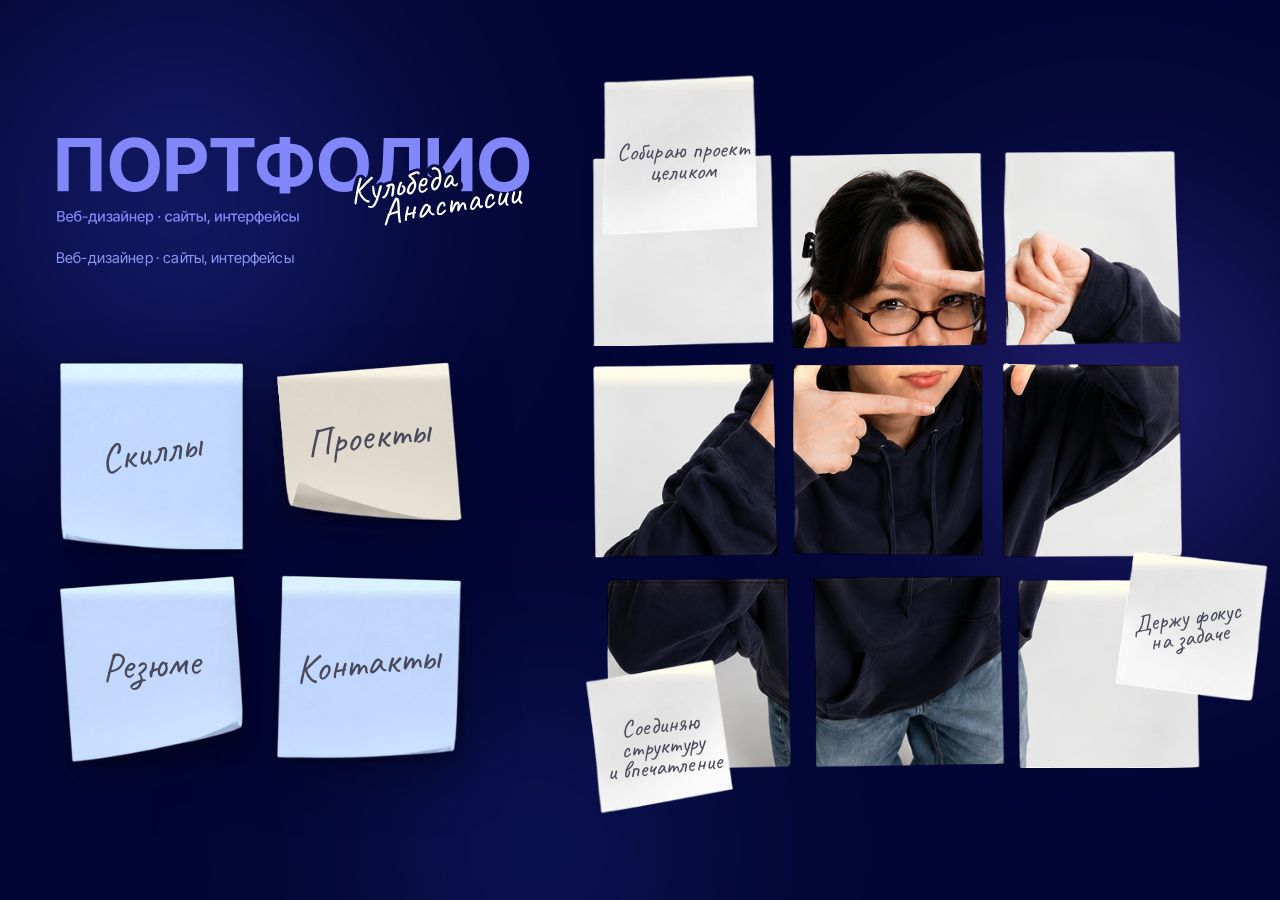
==== index.html @ 84d5691c "Восстановление полного проекта (файлы были потеряны багом частичного клона)" ====
<!DOCTYPE html>
<html lang="ru">
<head>
<meta charset="UTF-8">
<meta name="viewport" content="width=device-width, initial-scale=1.0">
<link rel="icon" type="image/png" sizes="32x32" href="favicon-32.png">
<link rel="icon" type="image/png" sizes="16x16" href="favicon-16.png">
<link rel="apple-touch-icon" sizes="180x180" href="apple-touch-icon.png">
<title>Портфолио — Кульбеда Анастасии</title>
<link rel="preconnect" href="https://fonts.googleapis.com">
<link rel="preconnect" href="https://fonts.gstatic.com" crossorigin>
<link href="https://fonts.googleapis.com/css2?family=Inter+Tight:wght@400;500;700&family=Caveat:wght@400;700&display=swap" rel="stylesheet">
<link rel="stylesheet" href="skills-modal.css?v=6">
<link rel="stylesheet" href="projects-modal.css?v=6">
<link rel="stylesheet" href="resume-modal.css?v=6">
<link rel="stylesheet" href="contacts-modal.css?v=6">
<script src="skills-modal.js?v=6" defer></script>
<script src="projects-modal.js?v=6" defer></script>
<script src="resume-modal.js?v=6" defer></script>
<script src="contacts-modal.js?v=6" defer></script>
<style>
  :root{
    --bg:#030635;
    --title:#8b95f6;
    --btn-ink:#2743e0;
  }
  *{box-sizing:border-box;margin:0;padding:0}
  ::selection{background:#8187F8;color:#fff}
  html,body{height:100%}
  body{
    font-family:'Inter Tight',sans-serif;
    background:var(--bg);
    color:#E8E9ED;
    overflow-x:hidden;min-height:100vh;
  }

  /* ---------- ГРАДИЕНТНАЯ АНИМАЦИЯ ФОНА ---------- */
  .bg{position:fixed;inset:0;z-index:0;pointer-events:none;overflow:hidden}
  .bg .blob{position:absolute;border-radius:50%;filter:blur(90px);opacity:.4;mix-blend-mode:screen}
  .b1{width:48vw;height:48vw;left:-10vw;top:-8vw;background:radial-gradient(circle,#3a4bd8 0%,transparent 70%);animation:drift1 30s ease-in-out infinite}
  .b2{width:42vw;height:42vw;right:-8vw;top:14vh;background:radial-gradient(circle,#6f5cff 0%,transparent 70%);animation:drift2 38s ease-in-out infinite}
  .b3{width:36vw;height:36vw;left:24vw;bottom:-14vw;background:radial-gradient(circle,#243bb0 0%,transparent 70%);animation:drift3 44s ease-in-out infinite}
  @keyframes drift1{0%,100%{transform:translate(0,0) scale(1)}50%{transform:translate(7vw,5vh) scale(1.12)}}
  @keyframes drift2{0%,100%{transform:translate(0,0) scale(1.05)}50%{transform:translate(-6vw,7vh) scale(.9)}}
  @keyframes drift3{0%,100%{transform:translate(0,0) scale(1)}50%{transform:translate(5vw,-6vh) scale(1.15)}}

  /* ---------- КОМПОНОВКА ---------- */
  .hero{position:relative;z-index:10;min-height:100vh;display:grid;
    grid-template-columns:0.92fr 1.08fr;align-items:center;
    max-width:1460px;margin:0 auto;padding:40px 28px 40px 56px;gap:20px}

  .left{position:relative}
  .head{margin-top:-40px}
  .titleimg{display:block;width:min(37vw,520px);height:auto}
  .sub{font:400 clamp(14px,1.15vw,18px)/1.3 'Inter Tight',sans-serif;color:#8b95f6;letter-spacing:.01em;margin-top:12px}
  .visually-hidden{position:absolute;width:1px;height:1px;overflow:hidden;
    clip:rect(0 0 0 0);white-space:nowrap}

  .notes{margin-top:48px;display:grid;grid-template-columns:repeat(2,minmax(0,1fr));gap:24px 26px;width:100%;max-width:560px;perspective:900px}
  .note{position:relative;display:block;text-decoration:none;cursor:pointer;
    perspective:800px;transform-origin:top center;
    transition:transform 2s cubic-bezier(.25,.6,.35,1), filter 2s ease}
  .note .in{position:relative;display:block;transform-origin:top center}
  .note img{width:100%;height:auto;display:block;
    filter:drop-shadow(0 18px 26px rgba(2,3,28,.56))}
  .note .lbl{position:absolute;inset:0;display:flex;align-items:center;justify-content:center;
    padding-bottom:6%;
    font-family:'Caveat',cursive;font-weight:400;font-size:40px;letter-spacing:.01em;color:#48495A}
  .note .in{animation:wind 7s cubic-bezier(.3,.65,.7,.35) infinite}
  .note img{animation:shadowHard 7s cubic-bezier(.3,.65,.7,.35) infinite}
  /* ховер = порыв ветра: низ приподнимается быстро, опускается медленно */
  .note:hover{transform:rotateX(13deg) skewX(2deg);filter:brightness(1.07);
    transition:transform .55s cubic-bezier(.45,0,.4,1), filter .55s ease}
  .note:active{transform:rotateX(17deg) skewX(2.5deg)}
  .note.n1 .lbl{transform:rotate(-10deg)}
  .note.n2 .lbl{transform:rotate(-7deg)}
  .note.n3 .lbl{transform:rotate(-4deg)}
  .note.n4 .lbl{transform:rotate(-6deg)}
  /* порыв ветерка: быстрый подъём нижнего края (ускорение),
     затем долгое затухающее возвращение (замедление). Верх приклеен. */
  @keyframes wind{
    0%,100%{transform:rotateX(.4deg) skewX(0deg);
      animation-timing-function:cubic-bezier(.55,0,.8,.5)}   /* разгон */
    14%{transform:rotateX(11deg) skewX(2.6deg);
      animation-timing-function:cubic-bezier(.2,.55,.35,1)}  /* пик — начало торможения */
    48%{transform:rotateX(2.6deg) skewX(.7deg);
      animation-timing-function:cubic-bezier(.3,.5,.5,1)}    /* медленно опускается */
    76%{transform:rotateX(.9deg) skewX(.2deg);
      animation-timing-function:cubic-bezier(.33,.55,.55,1)} /* совсем затихает */}
  /* жёсткая тень — стикер близко к стене (левая сторона) */
  @keyframes shadowHard{
    0%,100%{filter:drop-shadow(-2px 6px 3px rgba(2,3,28,.62));
      animation-timing-function:cubic-bezier(.55,0,.8,.5)}
    14%{filter:drop-shadow(10px 14px 8px rgba(2,3,28,.52));
      animation-timing-function:cubic-bezier(.2,.55,.35,1)}
    48%{filter:drop-shadow(2px 8px 5px rgba(2,3,28,.58));
      animation-timing-function:cubic-bezier(.3,.5,.5,1)}
    76%{filter:drop-shadow(-1px 7px 4px rgba(2,3,28,.6));
      animation-timing-function:cubic-bezier(.33,.55,.55,1)}}
  /* рассеянная тень — стикер дальше от стены (правая сторона) */
  @keyframes shadowSoft{
    0%,100%{filter:drop-shadow(-4px 18px 20px rgba(2,3,28,.56));
      animation-timing-function:cubic-bezier(.55,0,.8,.5)}
    14%{filter:drop-shadow(16px 30px 36px rgba(2,3,28,.45));
      animation-timing-function:cubic-bezier(.2,.55,.35,1)}
    48%{filter:drop-shadow(3px 22px 26px rgba(2,3,28,.53));
      animation-timing-function:cubic-bezier(.3,.5,.5,1)}
    76%{filter:drop-shadow(-2px 19px 22px rgba(2,3,28,.55));
      animation-timing-function:cubic-bezier(.33,.55,.55,1)}}

  /* ---------- ФОТО-РАСКАДРОВКА ---------- */
  .right{position:relative;display:flex;align-items:center;justify-content:flex-end}
  .collage{position:relative;width:min(52vw,92vh,740px);aspect-ratio:792/780;perspective:1100px}
  .tile{position:absolute;z-index:1;transform-origin:top center;margin-left:20px;
    transition:transform 2s cubic-bezier(.25,.6,.35,1), filter 2s ease}
  .decor{position:absolute;z-index:6;transform-origin:top center;
    transition:transform 2s cubic-bezier(.25,.6,.35,1), filter 2s ease}
  .tile .tin,.decor .tin{position:relative;display:block;transform-origin:top center;
    animation:wind 7s cubic-bezier(.3,.65,.7,.35) infinite}
  .tile img,.decor img{width:100%;height:auto;display:block;
    animation:shadowSoft 7s cubic-bezier(.3,.65,.7,.35) infinite}
  /* ховер = порыв ветра, как в цикле: быстрый подъём низа, медленный возврат.
     Плитка и приклеенный к ней листочек двигаются как одно целое (пары: d1+t1, d2+t9, d3+t7) */
  .tile:hover,.decor:hover,
  .collage:has(.d1:hover) .t1,.collage:has(.t1:hover) .d1,
  .collage:has(.d2:hover) .t9,.collage:has(.t9:hover) .d2,
  .collage:has(.d3:hover) .t7,.collage:has(.t7:hover) .d3{
    transform:rotateX(13deg) skewX(2deg);
    filter:brightness(1.06);
    transition:transform .55s cubic-bezier(.45,0,.4,1), filter .55s ease}
  .d1{width:34%;left:calc(0% + 20px);top:-10%}
  .d2{width:28%;right:calc(-7% - 20px);bottom:11%}
  .d3{width:26%;left:calc(1% + 20px);bottom:-9%}

  /* надписи на декоративных стикерах */
  .decor .dlbl{position:absolute;inset:0;z-index:3;display:flex;flex-direction:column;align-items:center;justify-content:center;
    text-align:center;padding:12% 14%;
    font:400 24px/0.85 'Caveat',cursive;letter-spacing:.01em;color:#48495A}
  .d1 .dlbl{transform:rotate(-2deg) translateY(-10px)}
  .d2 .dlbl{transform:rotate(-8deg)}
  .d3 .dlbl{transform:rotate(-6deg)}

  /* хаотичность: у каждого стикера свой темп и фаза (тень синхронна со своим стикером) */
  .note.n1 .in,.note.n1 img{animation-duration:6.4s}
  .note.n2 .in,.note.n2 img{animation-duration:7.9s;animation-delay:-2.3s}
  .note.n3 .in,.note.n3 img{animation-duration:7.1s;animation-delay:-3.5s}
  .note.n4 .in,.note.n4 img{animation-duration:8.4s;animation-delay:-1.2s}
  .t1 .tin,.t1 img{animation-duration:7.2s;animation-delay:-1.0s}
  .t2 .tin,.t2 img{animation-duration:8.1s;animation-delay:-2.4s}
  .t3 .tin,.t3 img{animation-duration:6.6s;animation-delay:-0.6s}
  .t4 .tin,.t4 img{animation-duration:7.9s;animation-delay:-3.1s}
  .t5 .tin,.t5 img{animation-duration:8.6s;animation-delay:-1.7s}
  .t6 .tin,.t6 img{animation-duration:7.0s;animation-delay:-2.9s}
  .t7 .tin,.t7 img{animation-duration:8.3s;animation-delay:-0.9s}
  .t8 .tin,.t8 img{animation-duration:6.9s;animation-delay:-3.6s}
  .t9 .tin,.t9 img{animation-duration:7.6s;animation-delay:-1.4s}
  .d1 .tin,.d1 img{animation-duration:9.0s;animation-delay:-2.0s}
  .d2 .tin,.d2 img{animation-duration:9.8s;animation-delay:-4.1s}
  .d3 .tin,.d3 img{animation-duration:8.2s;animation-delay:-1.5s}

  /* ---------- ПОЛОСКА-ТЕНЬ «ПРИКЛЕЕННОСТИ» СВЕРХУ ---------- */
  /* затемнённая копия стикера, видимая только в верхней полосе (маска-градиент,
     работает и при открытии file:// — в отличие от маски-картинки) */
  .note .in::after,.tile .tin::after,.decor .tin::after{content:"";position:absolute;inset:0;
    pointer-events:none;z-index:2;
    background-image:var(--m);background-size:100% 100%;background-repeat:no-repeat;
    filter:brightness(1.14) saturate(.92);
    -webkit-mask-image:linear-gradient(180deg,
      rgba(0,0,0,.95) 0%, rgba(0,0,0,.90) 9%,
      rgba(0,0,0,.35) 12%, rgba(0,0,0,0) 15%);
    mask-image:linear-gradient(180deg,
      rgba(0,0,0,.95) 0%, rgba(0,0,0,.90) 9%,
      rgba(0,0,0,.35) 12%, rgba(0,0,0,0) 15%)}
  /* на белой бумаге фото-плиток «ярче» не видно — даём лёгкий тёплый глянец */
  .tile .tin::after,.decor .tin::after{filter:brightness(1.05) sepia(.28) saturate(1.15)}
  .note.n1 .in{--m:url("skills-c.png")}
  .note.n2 .in{--m:url("projects-c.png")}
  .note.n3 .in{--m:url("resume-c.png")}
  .note.n4 .in{--m:url("contacts-c.png")}
  .t1{--m:url("photo-01.png")}.t2{--m:url("photo-02.png")}.t3{--m:url("photo-03.png")}
  .t4{--m:url("photo-04.png")}.t5{--m:url("photo-05.png")}.t6{--m:url("photo-06.png")}
  .t7{--m:url("photo-07.png")}.t8{--m:url("photo-08.png")}.t9{--m:url("photo-9.png")}
  .d1{--m:url("decor-01.png")}.d2{--m:url("decor-02.png")}.d3{--m:url("decor-03.png")}

  /* ---------- АДАПТИВ ---------- */
  @media (max-width:960px){
    .hero{display:flex;flex-direction:column;align-items:center;max-width:560px;padding:80px 20px 46px;gap:26px}
    .left{display:contents}
    .head{order:1;margin-top:0;width:100%;display:flex;flex-direction:column;align-items:flex-start;gap:10px}
    .titleimg{width:100%;max-width:none}
    .sub{margin-top:2px;font-size:clamp(13px,3.6vw,17px)}
    .right{order:2;width:100%;justify-content:center}
    .collage{width:min(86vw,440px)}
    .notes{order:3;width:100%;max-width:none;grid-template-columns:repeat(2,1fr);gap:16px;margin-top:0;transform:none!important}
    .note .lbl{font-size:clamp(24px,6.5vw,36px)}
    .d1,.d2,.d3{display:block}
    .d1 .dlbl,.d2 .dlbl,.d3 .dlbl{display:none}
  }
  @keyframes sheetCut{0%{filter:blur(7px) brightness(1.25);opacity:.15;transform:scale(1.04)}100%{filter:blur(0) brightness(1);opacity:1;transform:none}}
  #modalBackdrop{position:fixed;inset:0;z-index:99;background:rgba(2,6,51,.8);-webkit-backdrop-filter:blur(9px);backdrop-filter:blur(9px);opacity:0;pointer-events:none;transition:opacity .4s ease}
  #modalBackdrop.on{opacity:1;pointer-events:auto}
  #sharedMini{z-index:101;opacity:0;pointer-events:none;transition:opacity .4s ease}
  #sharedMini.on{opacity:1;pointer-events:auto}
</style>
</head>
<body>

  <div class="bg">
    <div class="blob b1"></div><div class="blob b2"></div><div class="blob b3"></div>
  </div>

  <section class="hero">
    <div class="left">
      <div class="head">
        <h1 class="visually-hidden">Портфолио Кульбеды Анастасии — веб-дизайнер</h1>
        <img class="titleimg" src="title.svg" alt="Портфолио Кульбеды Анастасии — веб-дизайнер, сайты, интерфейсы">
        <p class="sub">Веб-дизайнер · сайты, интерфейсы</p>
      </div>

      <nav class="notes">
        <a class="note n1" href="#skills"><span class="in"><img src="skills-c.png" alt=""><span class="lbl">Скиллы</span></span></a>
        <a class="note n2" href="#projects"><span class="in"><img src="projects-c.png" alt=""><span class="lbl">Проекты</span></span></a>
        <a class="note n3" href="#resume"><span class="in"><img src="resume-c.png" alt=""><span class="lbl">Резюме</span></span></a>
        <a class="note n4" href="#contacts"><span class="in"><img src="contacts-c.png" alt=""><span class="lbl">Контакты</span></span></a>
      </nav>
    </div>

    <div class="right">
      <div class="collage">
        <div class="decor d1"><span class="tin"><img src="decor-01.png" alt=""><span class="dlbl">Собираю проект целиком</span></span></div>
        <div class="decor d2"><span class="tin"><img src="decor-02.png" alt=""><span class="dlbl">Держу фокус<br>на задаче</span></span></div>
        <div class="decor d3"><span class="tin"><img src="decor-03.png" alt=""><span class="dlbl">Соединяю структуру<br>и впечатление</span></span></div>
        <div class="tile t1" style="left:-7.197%;top:0%;width:38.763%"><span class="tin"><img src="photo-01.png" alt=""></span></div>
        <div class="tile t2" style="left:32.828%;top:0%;width:30.051%"><span class="tin"><img src="photo-02.png" alt=""></span></div>
        <div class="tile t3" style="left:64.141%;top:0%;width:28.662%"><span class="tin"><img src="photo-03.png" alt=""></span></div>
        <div class="tile t4" style="left:3.283%;top:36.154%;width:28.283%"><span class="tin"><img src="photo-04.png" alt=""></span></div>
        <div class="tile t5" style="left:32.828%;top:36.154%;width:30.051%"><span class="tin"><img src="photo-05.png" alt=""></span></div>
        <div class="tile t6" style="left:64.141%;top:36.154%;width:32.576%"><span class="tin"><img src="photo-06.png" alt=""></span></div>
        <div class="tile t7" style="left:4.924%;top:68.590%;width:29.167%"><span class="tin"><img src="photo-07.png" alt=""></span></div>
        <div class="tile t8" style="left:35.354%;top:68.590%;width:30.051%"><span class="tin"><img src="photo-08.png" alt=""></span></div>
        <div class="tile t9" style="left:66.667%;top:68.590%;width:28.409%"><span class="tin"><img src="photo-9.png" alt=""></span></div>
      </div>
    </div>
  </section>

<script>
  // Выравнивание рядов стикеров слева по рядам фото-коллажа
  function alignNotes(){
    const collage=document.querySelector('.collage');
    const notes=document.querySelector('.notes');
    if(!collage||!notes)return;
    if(innerWidth<=960){
      notes.style.gridTemplateColumns='';notes.style.rowGap='';
      notes.style.maxWidth='';notes.style.transform='';return;
    }
    const H=collage.getBoundingClientRect().height;
    const rowSpan=(0.68590-0.36154)*H;      // расстояние между верхом среднего и нижнего ряда
    const gap=18;
    const colW=Math.max(150,(rowSpan-gap)/1.017); // 1.017 — соотношение сторон стикера
    notes.style.gridTemplateColumns=`repeat(2, ${colW}px)`;
    notes.style.rowGap=gap+'px';
    notes.style.maxWidth='none';
    notes.style.transform='';
    const t4=document.querySelector('.t4');
    const n1=document.querySelector('.note.n1');
    const dy=t4.getBoundingClientRect().top-n1.getBoundingClientRect().top;
    notes.style.transform=`translateY(${dy}px)`;
  }
  addEventListener('load',alignNotes);
  addEventListener('resize',alignNotes);
  (function(){
    var bd=document.createElement('div');bd.id='modalBackdrop';document.body.appendChild(bd);
    var mini=document.createElement('aside');mini.className='sm-mini';mini.id='sharedMini';
    mini.innerHTML='<button class="mini" data-open="skills"><img src="skills-c.png" alt=""><span class="mlbl" style="transform:rotate(-15deg)">Скиллы</span></button><button class="mini" data-open="projects"><img src="contacts-c.png" alt=""><span class="mlbl" style="transform:rotate(2.3deg)">Проекты</span></button><button class="mini" data-open="resume"><img src="resume-c.png" alt=""><span class="mlbl" style="transform:rotate(1.3deg)">Резюме</span></button><button class="mini" data-open="contacts"><img src="contacts-c.png" alt=""><span class="mlbl" style="transform:rotate(-5.6deg)">Контакты</span></button>';
    document.body.appendChild(mini);
    window.refreshBackdrop=function(){
      var om=document.querySelector('.skills-modal.open,.projects-modal.open,.resume-modal.open,.contacts-modal.open');
      bd.classList.toggle('on',!!om); mini.classList.toggle('on',!!om);
      var key=om?om.id.replace('Modal',''):null;
      mini.querySelectorAll('.mini').forEach(function(b){b.classList.toggle('active',b.dataset.open===key);});
    };
    mini.querySelectorAll('.mini[data-open]').forEach(function(b){
      b.addEventListener('click',function(){
        if(b.classList.contains('active'))return;
        var target=b.dataset.open;
        var wasOpen=[].slice.call(document.querySelectorAll('.skills-modal.open,.projects-modal.open,.resume-modal.open,.contacts-modal.open'));
        if(window.modalOpeners&&window.modalOpeners[target])window.modalOpeners[target]();
        wasOpen.forEach(function(m){m.classList.remove('open');});
        if(window.refreshBackdrop)window.refreshBackdrop();
      });
    });
  })();
</script>
</body>
</html>
---- skills-modal.css ----
/* ===== Модалка «Скиллы» ===== */
.skills-modal{position:fixed;inset:0;z-index:100;display:flex;align-items:center;justify-content:center;
  opacity:0;pointer-events:none;transition:opacity .35s ease;
  --ink:#000060;--hand:#48495A}
.skills-modal.open{opacity:1;pointer-events:auto}
.sm-backdrop{position:absolute;inset:0;background:transparent}

/* мятый лист */
.sm-sheet{position:relative;width:min(78vw,117vh,1150px);aspect-ratio:1050/820;
  container-type:inline-size;
  transform:scale(.96) rotate(-.6deg);transition:transform .45s cubic-bezier(.2,.7,.3,1)}
.skills-modal.open .sm-sheet{transform:none}
.sm-bg{position:absolute;inset:0;width:100%;height:100%;
  filter:drop-shadow(0 30px 60px rgba(2,3,28,.6))}

.sm-close{position:absolute;right:5.6%;top:4.3%;z-index:5;background:none;border:none;cursor:pointer;
  font:300 2.6cqw/1 'Inter Tight',sans-serif;color:var(--ink);padding:.5cqw}
.sm-close:hover{transform:scale(1.15)}

.sm-head{position:absolute;left:50px;top:50px;z-index:2;color:var(--ink)}
.sm-head h2{font:700 5.71cqw/1.1 'Inter Tight',sans-serif;letter-spacing:.01em;margin:0}
.sm-head p{font:400 1.52cqw/1.2 'Inter Tight',sans-serif;letter-spacing:.01em;margin:.4cqw 0 0}

/* карточки */
.sm-card{position:absolute;color:var(--ink)}
.sm-card>img{width:100%;height:auto;display:block;
  filter:drop-shadow(0 14px 24px rgba(2,3,28,.35))}
.sm-card .ct{position:absolute;inset:0}
.sm-card h3{font:700 3.3cqw/1.1 'Inter Tight',sans-serif;letter-spacing:.01em;margin:0 0 1.6cqw}
.sm-item{display:flex;align-items:center;gap:.9cqw;
  font:400 1.48cqw/1.35 'Inter Tight',sans-serif;letter-spacing:.01em;white-space:nowrap}
/* рукописные кривоватые кружочки */
.num{flex:none;display:inline-flex;align-items:center;justify-content:center;
  width:2.1cqw;height:2cqw;border:1px solid var(--ink);
  border-radius:53% 47% 44% 56% / 49% 56% 44% 51%;
  font:400 1.45cqw/1 'Caveat',cursive;transform:rotate(-7deg)}
.sm-item:nth-child(odd) .num{border-radius:45% 55% 57% 43% / 55% 44% 56% 45%;
  transform:rotate(6deg) scaleX(1.05)}
.sm-item:nth-child(3n) .num{border-radius:57% 43% 48% 52% / 43% 54% 46% 57%;
  transform:rotate(-3deg) scaleY(1.06)}
/* карандашная линия вместо ровного подчёркивания */
.tools{font:700 1.12cqw/1 'Inter Tight',sans-serif;letter-spacing:.01em;
  background:url("data:image/svg+xml,%3Csvg xmlns='http://www.w3.org/2000/svg' viewBox='0 0 200 6' preserveAspectRatio='none'%3E%3Cpath d='M1 4C30 2.4 60 4.8 95 3.4S160 4.6 199 2.8' fill='none' stroke='%23232a86' stroke-width='1.7' stroke-linecap='round' opacity='.6'/%3E%3C/svg%3E") top left/100% .5cqw no-repeat;
  padding-top:1.6cqw;margin-top:1.8cqw;width:fit-content}

/* порядок слоёв: AI внизу, поверх неё Web и Motion; Motion поверх Visual */
.c-ai{z-index:1}
.c-visual{z-index:2}
.c-webux{z-index:3}
.c-motion{z-index:4}

/* Web / UX/UI */
.c-webux{left:calc(5% - 20px);top:18%;width:48%}
.c-webux .ct{padding:13% 14% 0 17%;transform:rotate(-4.1deg)}
.c-webux .sm-item{margin-bottom:1.15cqw}

/* Visual design */
.c-visual{left:37%;top:10%;width:63%}
.c-visual .ct{padding:9% 9% 0 11%;transform:rotate(.95deg)}
.c-visual .cols{display:grid;grid-template-columns:1fr 1fr;gap:.9cqw 2cqw;width:fit-content}

/* Motion / Content — наезжает на правый низ Visual design */
.c-motion{left:41%;top:37%;width:60%}
.c-motion .ct{padding:10% 8% 0 10%;transform:rotate(4.9deg) translateY(30px)}
.row{display:flex;flex-wrap:wrap;gap:.9cqw 2.2cqw}

/* AI — подсунута под Web и Motion */
.c-ai{left:3%;top:62%;width:92%}
.c-ai .ct{padding:3.2% 6% 0 11%;transform:rotate(-1.4deg) translate(63px,20px)}

/* мини-стикеры слева от листа */
.sm-mini{position:fixed;left:auto;right:calc(50% + min(39vw,58.5vh,575px) + 50px);top:50%;transform:translateY(-50%);
  display:flex;flex-direction:column;gap:3vh;z-index:2}
.sm-mini .mini{position:relative;width:min(8.5vw,125px);
  background:none;border:none;padding:0;cursor:pointer}
.sm-mini .mini.active{cursor:default}
.sm-mini .mini.active img{filter:brightness(1.12) sepia(.5) saturate(1.8) hue-rotate(-18deg)}
.sm-mini img{width:100%;height:auto;display:block;transition:filter .3s ease;
  filter:drop-shadow(0 10px 18px rgba(2,3,28,.5))}
.sm-mini .mlbl{position:absolute;inset:0;display:flex;align-items:center;justify-content:center;
  padding-bottom:8%;font:400 24px 'Caveat',cursive;color:#48495A;transform:rotate(-5deg)}

@media (max-width:960px){
  .skills-modal{display:block;overflow-y:auto;-webkit-overflow-scrolling:touch}
  .sm-sheet{width:100%;max-width:none;aspect-ratio:auto;min-height:100%;container-type:normal;transform:none!important;display:flex;flex-direction:column;gap:18px;background:#ccd9f3;padding:80px 12px 120px}
  .sm-bg{display:none}
  .sm-close{position:fixed;top:80px;right:20px;font-size:30px;z-index:102}
  .sm-head{position:relative;left:auto;top:auto;order:-1}
  .sm-head h2{font-size:clamp(34px,9vw,46px)}
  .sm-head p{font-size:clamp(13px,3.6vw,16px);margin-top:6px}
  .sm-card{position:relative!important;left:auto!important;top:auto!important;width:100%!important;margin:0;overflow:hidden;border-radius:16px}
  .sm-card>img{display:none}
  .c-webux{background:#efe6d6}
  .c-visual{background:#efe6d6}
  .c-motion{background:#cfdcf4}
  .c-ai{background:#e7d8f5}
  .sm-card .ct{position:relative;inset:auto;transform:none!important;padding:26px 16px 26px!important;display:flex;flex-direction:column;align-items:center}
  .sm-card h3{font-size:clamp(24px,6.4vw,30px);margin:0 0 16px}
  .sm-item{font-size:clamp(14px,4vw,17px);gap:9px;margin-bottom:9px!important;white-space:normal}
  .num{width:21px;height:20px;font-size:14px}
  .c-visual .cols{display:flex;flex-direction:column;gap:9px;width:auto}
  .row{flex-direction:column;align-items:center;gap:9px}
  .c-ai .row{align-items:flex-start}
  .tools{font-size:clamp(12px,3.4vw,15px);margin:16px auto 0;padding-top:12px;background-size:100% 2px}
  .sm-mini{display:flex!important;position:fixed;left:0;right:0;bottom:0;top:auto;transform:none;flex-direction:row;justify-content:center;align-items:center;gap:2.5vw;padding:8px 10px 12px}
  .sm-mini .mini{width:21vw;max-width:150px}
  .sm-mini .mlbl{font-size:clamp(13px,3.4vw,18px);padding-bottom:10%}
}
    
---- projects-modal.css ----
/* ===== Модалка «Проекты» (размеры из Figma: лист 1050x820) ===== */
.projects-modal{position:fixed;inset:0;z-index:100;display:flex;align-items:center;justify-content:center;
  opacity:0;pointer-events:none;transition:opacity .35s ease;--ink:#000060}
.projects-modal.open{opacity:1;pointer-events:auto}
.pm-backdrop{position:absolute;inset:0;background:transparent}

.pm-sheet{position:relative;width:min(78vw,117vh,1150px);aspect-ratio:1050/820;
  container-type:inline-size;perspective:1200px;
  transform:scale(.96) rotate(-.6deg);transition:transform .45s cubic-bezier(.2,.7,.3,1)}
.projects-modal.open .pm-sheet{transform:none}
.pm-bg{position:absolute;inset:0;width:100%;height:100%;
  filter:drop-shadow(0 30px 60px rgba(2,3,28,.6))}

.pm-close{position:absolute;right:5.6%;top:4.3%;z-index:5;background:none;border:none;cursor:pointer;
  font:300 2.6cqw/1 'Inter Tight',sans-serif;color:var(--ink);padding:.5cqw}
.pm-close:hover{transform:scale(1.15)}

.pm-head{position:absolute;left:50px;top:50px;z-index:2;color:var(--ink)}
.pm-head h2{font:700 5.71cqw/1.1 'Inter Tight',sans-serif;letter-spacing:.01em;margin:0}
.pm-head p{font:400 1.52cqw/1.2 'Inter Tight',sans-serif;letter-spacing:.01em;margin:.4cqw 0 0}

/* карточка кейса: 465x292 на листе 1050x820 */
.pm-card{position:absolute;width:55%;aspect-ratio:465/292;color:var(--ink);
  display:block;text-decoration:none;cursor:pointer;transform-origin:top center;
  transition:transform 1.6s cubic-bezier(.25,.6,.35,1), filter 1.6s ease}
/* вся карточка — ссылка на кейс; при наведении порыв ветра */
.pm-card:hover{transform:rotateX(7deg) skewX(1deg);filter:brightness(1.05);
  transition:transform .5s cubic-bezier(.45,0,.4,1), filter .5s ease}
.pm-card .pm-paper{position:absolute;inset:0;width:100%;height:100%;
  filter:drop-shadow(2px 2px 3px rgba(2,5,44,.1)) drop-shadow(8px 8px 5.5px rgba(2,5,44,.09)) drop-shadow(17px 19px 7.5px rgba(2,5,44,.05))}
.pm-c1{left:0%;top:19.5%}
.pm-c2{left:45%;top:19.5%}
.pm-c3{left:0%;top:54%}
.pm-c4{left:45%;top:54%}

.pm-cover{position:absolute;left:10.5%;top:16%;width:43%;height:57%;
  object-fit:cover;display:block;filter:saturate(.85) contrast(.93)}
/* лёгкая бумажная текстура поверх обложки */
.pm-grain{position:absolute;left:10.5%;top:16%;width:43%;height:57%;pointer-events:none;
  background:url("data:image/svg+xml,%3Csvg xmlns='http://www.w3.org/2000/svg' width='120' height='120'%3E%3Cfilter id='p'%3E%3CfeTurbulence type='fractalNoise' baseFrequency='0.9' numOctaves='2'/%3E%3C/filter%3E%3Crect width='100%25' height='100%25' filter='url(%23p)'/%3E%3C/svg%3E");
  opacity:.16;mix-blend-mode:multiply}
.pm-info{position:absolute;left:calc(63.44% - 30px);top:17%;display:flex;flex-direction:column;align-items:flex-start}
.pm-info h3{font:700 2.29cqw/1.2 'Inter Tight',sans-serif;letter-spacing:.01em;margin:0 0 1.9cqw;white-space:nowrap}
.pm-tags{display:flex;flex-direction:column;gap:.76cqw;margin:0 0 1.9cqw}
.pm-tag{display:flex;align-items:center;gap:.57cqw;
  font:400 1.14cqw/1 'Inter Tight',sans-serif;letter-spacing:.01em;white-space:nowrap}
.pm-tag::before{content:"";flex:none;width:.24cqw;height:.24cqw;background:var(--ink);border-radius:50%}
.pm-link{display:inline-flex;align-items:center;gap:.6cqw;
  font:400 1.9cqw/1 'Caveat',cursive;letter-spacing:.01em;color:var(--ink);text-decoration:none;
  transform:rotate(1.31deg);transform-origin:left center}
.pm-link svg{width:1cqw;height:1cqw}

@media (max-width:960px){
  .pm-bg{display:none}
  .pm-sheet{width:96vw;background:#ccd9f3}
}
---- resume-modal.css ----
/* ===== Модалка «Резюме» (размеры из Figma: лист 1050x820) ===== */
.resume-modal{position:fixed;inset:0;z-index:100;display:flex;align-items:center;justify-content:center;
  opacity:0;pointer-events:none;transition:opacity .35s ease;--ink:#000060}
.resume-modal.open{opacity:1;pointer-events:auto}
.rm-backdrop{position:absolute;inset:0;background:transparent}

.rm-sheet{position:relative;width:min(78vw,117vh,1150px);aspect-ratio:1050/820;
  container-type:inline-size;perspective:1200px;
  transform:scale(.96) rotate(-.6deg);transition:transform .45s cubic-bezier(.2,.7,.3,1)}
.resume-modal.open .rm-sheet{transform:none}
.rm-bg{position:absolute;inset:0;width:100%;height:100%;
  filter:drop-shadow(0 30px 60px rgba(2,3,28,.6))}

.rm-close{position:absolute;right:5.6%;top:4.3%;z-index:5;background:none;border:none;cursor:pointer;
  font:300 2.6cqw/1 'Inter Tight',sans-serif;color:var(--ink);padding:.5cqw}
.rm-close:hover{transform:scale(1.15)}

.rm-head{position:absolute;left:50px;top:50px;z-index:2;color:var(--ink)}
.rm-head h2{font:700 5.71cqw/1.1 'Inter Tight',sans-serif;letter-spacing:.01em;margin:0}
.rm-head p{font:400 1.52cqw/1.2 'Inter Tight',sans-serif;letter-spacing:.01em;margin:.4cqw 0 0}

/* имя + плашка + описание */
.rm-name{position:absolute;left:6.1%;top:24.1%;color:var(--ink);width:38%}
.rm-name h3{font:700 3.43cqw/1 'Inter Tight',sans-serif;letter-spacing:.01em;margin:0 0 .6cqw}
.rm-plaque{position:relative;display:inline-block;margin:0 0 1.3cqw}
.rm-plaque img{width:17.7cqw;height:auto;display:block;
  filter:drop-shadow(3px 1px 3px rgba(4,3,48,.14))}
.rm-plaque span{position:absolute;inset:0;display:flex;align-items:center;justify-content:center;
  transform:translate(-5.6%,-6.6%);
  font:700 1.9cqw/1.2 'Caveat',cursive;letter-spacing:.01em;color:var(--ink)}
.rm-name .rm-desc{font:400 1.52cqw/1.3 'Inter Tight',sans-serif;letter-spacing:.01em;margin:-8px 0 0}

/* полароид с фото и скрепкой */
.rm-photo{position:absolute;left:57.5%;top:3.5%;width:25%;transform-origin:top center;
  transition:transform 1.6s cubic-bezier(.25,.6,.35,1)}
/* ховер-ветерок как на главном экране */
.rm-photo:hover{transform:rotateX(7deg) skewX(1deg);
  transition:transform .5s cubic-bezier(.45,0,.4,1)}
.rm-photo img{width:100%;height:auto;display:block;
  filter:drop-shadow(5px 2px 6px rgba(4,3,48,.16))}
.rm-clip{position:absolute;left:67.4%;top:calc(-.4% + 10px);width:3.8%;transform:rotate(6.4deg);z-index:3}
.rm-clip img{width:100%;height:auto;display:block}

/* кнопка скачивания PDF */
.rm-btn{position:absolute;left:57%;top:calc(36.2% - 20px);width:26.4%;display:block;text-decoration:none;
  transform:rotate(2.4deg);transform-origin:center;transition:transform .4s ease}
.rm-btn img{width:100%;height:auto;display:block;
  filter:drop-shadow(5px 1px 5px rgba(4,3,48,.13))}
.rm-btn span{position:absolute;inset:0;display:flex;align-items:center;justify-content:center;gap:.8cqw;
  transform:translate(-4.5%,-4.5%);
  font:400 2.29cqw/1 'Caveat',cursive;letter-spacing:.01em;color:#f2e8df}
.rm-btn:hover{transform:rotate(2.4deg) translateY(-3px)}

/* карандашная линия под заголовками секций */
.rm-line{display:block;width:100%;height:.5cqw;margin-top:.5cqw;
  background:url("data:image/svg+xml,%3Csvg xmlns='http://www.w3.org/2000/svg' viewBox='0 0 200 6' preserveAspectRatio='none'%3E%3Cpath d='M1 4C30 2.4 60 4.8 95 3.4S160 4.6 199 2.8' fill='none' stroke='%23000060' stroke-width='1.7' stroke-linecap='round' opacity='.6'/%3E%3C/svg%3E") top left/100% 100% no-repeat}

/* Опыт */
.rm-exp-head{position:absolute;left:6.1%;top:47.5%;width:29%;display:flex;align-items:center;gap:2cqw;color:var(--ink)}
.rm-exp-head .hwrap{flex:1}
.rm-exp-head h3{font:700 3.43cqw/1 'Inter Tight',sans-serif;letter-spacing:.01em;margin:0}
.rm-plaque2{position:relative;flex:none;width:18.4cqw}
.rm-plaque2 img{width:100%;height:auto;display:block;transform:rotate(2.1deg);
  filter:drop-shadow(3px 1px 3px rgba(4,3,48,.14))}
.rm-plaque2 span{position:absolute;inset:0;display:flex;align-items:center;justify-content:center;
  transform:translate(-5.6%,-6.6%) rotate(2.1deg);
  font:700 1.9cqw/1.2 'Caveat',cursive;letter-spacing:.01em;color:var(--ink)}

.rm-exp{position:absolute;left:6.1%;top:calc(58% - 20px);width:45.7%;display:flex;flex-direction:column;gap:1.5cqw;color:var(--ink)}
.rm-exp-row{display:grid;grid-template-columns:auto 1fr;grid-template-areas:"year title" "year desc";align-items:center;column-gap:.8cqw;row-gap:.4cqw}
.rm-exp-row + .rm-exp-row{margin-top:-20px}
.rm-year{position:relative;flex:none;width:13.5cqw;grid-area:year}
.rm-year img{width:100%;height:auto;display:block;transform:rotate(1.7deg);
  filter:drop-shadow(3px 1px 3.5px rgba(4,3,48,.1))}
.rm-year span{position:absolute;inset:0;display:flex;align-items:center;justify-content:center;text-align:center;
  transform:translate(-4.3%,-5%) rotate(1.7deg);
  font:700 1.9cqw/1.2 'Caveat',cursive;letter-spacing:.01em;color:var(--ink)}
.rm-exp-info{display:flex;flex-direction:column;gap:.75cqw;transform:translateY(-.75cqw)}
.rm-exp-title{grid-area:title;display:flex;align-items:center;
  font:700 1.33cqw/1.2 'Inter Tight',sans-serif;letter-spacing:.01em;white-space:nowrap}
.rm-exp-title .bul+.bul::before{content:"\00B7";margin:0 .5cqw}
.rm-dot{flex:none;width:.29cqw;height:.29cqw;background:var(--ink);border-radius:50%}
.rm-exp-desc{grid-area:desc;font:400 1.33cqw/1.3 'Inter Tight',sans-serif;letter-spacing:.01em;margin:0}

/* Образование */
.rm-edu-head{position:absolute;left:63.2%;top:47.5%;width:22.2%;color:var(--ink)}
.rm-edu-head h3{font:700 3.43cqw/1 'Inter Tight',sans-serif;letter-spacing:.01em;margin:0}
.rm-edu{position:absolute;left:74%;top:calc(58.2% - 20px);width:max-content;transform:translateX(-50%);
  display:flex;flex-direction:column;align-items:center;color:var(--ink)}
/* ширина полоски подстраивается под текст: справа ~10px бумаги */
.rm-edu-row{position:relative;height:7.2cqw;width:fit-content}
/* видимая бумага занимает ~62% высоты PNG, поэтому ряды слегка внахлёст — зазор ~16px */
.rm-edu-row + .rm-edu-row{margin-top:-1cqw}
.rm-edu-row .strip{position:absolute;inset:0;width:100%;height:100%;transform:rotate(-2deg);
  filter:drop-shadow(3px 1px 2px rgba(4,3,48,.12))}
.rm-edu-row .cnt{position:relative;height:100%;display:flex;align-items:center;gap:1.5cqw;
  padding:0 calc(2.4cqw + 20px) 0 2.8cqw;
  transform:rotate(-2deg) translateY(0.6cqw);transform-origin:left center}
.rm-edu-row .yr{font:700 1.9cqw/1.2 'Caveat',cursive;letter-spacing:.01em}
.rm-edu-row .vline{width:1px;height:2.4cqw;background:rgba(0,0,96,.35)}
.rm-edu-row .txt{display:flex;align-items:center;gap:.95cqw;
  font:400 1.33cqw/1.2 'Inter Tight',sans-serif;letter-spacing:.01em;white-space:nowrap}
.rm-edu-row .en{font-weight:700}
.rm-edu-row .esc::before{content:"\00B7";margin:0 .55cqw}

@media (max-width:960px){
  .resume-modal{display:block;overflow-y:auto;-webkit-overflow-scrolling:touch}
  .rm-sheet{width:100%;max-width:none;aspect-ratio:auto;min-height:100%;container-type:normal;transform:none!important;display:flex;flex-direction:column;gap:16px;background:#ccd9f3;padding:100px 18px 120px}
  .rm-bg{display:none}
  .rm-close{position:fixed;top:50px;right:20px;font-size:30px;z-index:102}
  .rm-head{position:relative!important;left:auto!important;top:auto!important;order:1}
  .rm-head h2{font-size:clamp(34px,9vw,46px)}
  .rm-head p{font-size:clamp(13px,3.6vw,16px);margin-top:6px}
  .rm-photo{position:relative!important;left:auto!important;top:auto!important;order:2;width:min(62%,290px)!important;margin:6px auto 2px;transform:none!important}
  .rm-clip{display:none}
  .rm-name{position:relative!important;left:auto!important;top:auto!important;width:100%!important;order:3;margin-top:2px}
  .rm-name h3{font-size:clamp(26px,6.8vw,32px);margin:0 0 12px}
  .rm-plaque{margin:0 0 14px}
  .rm-plaque img{width:150px}
  .rm-plaque span{font-size:clamp(15px,4vw,19px)}
  .rm-name .rm-desc{font-size:clamp(14px,3.8vw,17px);margin:0}
  .rm-btn{position:relative!important;left:auto!important;top:auto!important;width:100%!important;order:4;transform:none!important;margin-top:4px;background:#0b1560;border-radius:12px;overflow:hidden}
  .rm-btn img{display:none}
  .rm-btn span{position:relative;inset:auto;transform:none!important;padding:16px 18px;font-size:clamp(16px,4.4vw,20px);justify-content:center}
  .rm-exp-head{position:relative!important;left:auto!important;top:auto!important;width:100%!important;order:5;margin-top:10px;gap:14px}
  .rm-exp-head h3{font-size:clamp(24px,6.4vw,30px)}
  .rm-line{height:4px;background-size:100% 100%}
  .rm-plaque2{width:min(52%,210px)}
  .rm-plaque2 span{font-size:clamp(13px,3.2vw,16px)}
  .rm-exp{position:relative!important;left:auto!important;top:auto!important;width:100%!important;order:6;gap:14px;margin-top:2px}
  .rm-exp-row{grid-template-areas:"year title" "desc desc";align-items:center;background:none;padding:0;border-radius:0;column-gap:14px;row-gap:10px}
  .rm-exp-row + .rm-exp-row{margin-top:0}
  .rm-year{width:120px}
  .rm-year span{font-size:clamp(14px,3.8vw,17px)}
  .rm-exp-info{transform:none!important;gap:8px}
  .rm-exp-title{flex-direction:column;align-items:flex-start;gap:6px;font-size:clamp(15px,4vw,18px);white-space:normal}
  .rm-exp-title .bul{display:flex;align-items:baseline;gap:8px}
  .rm-exp-title .bul::before{content:"\2022"}
  .rm-exp-title .bul+.bul::before{content:"\2022";margin:0}
  .rm-dot{width:4px;height:4px}
  .rm-exp-desc{font-size:clamp(13px,3.6vw,16px)}
  .rm-edu-head{position:relative!important;left:auto!important;top:auto!important;width:100%!important;order:7;margin-top:10px}
  .rm-edu-head h3{font-size:clamp(24px,6.4vw,30px)}
  .rm-edu{position:relative!important;left:auto!important;top:auto!important;width:100%!important;order:8;transform:none!important;align-items:stretch;gap:10px;margin-top:2px}
  .rm-edu-row{width:100%;height:auto}
  .rm-edu-row + .rm-edu-row{margin-top:0}
  .rm-edu-row .strip{transform:none!important;object-fit:cover}
  .rm-edu-row .cnt{transform:none!important;padding:14px 16px;gap:14px}
  .rm-edu-row .yr{font-size:clamp(15px,4vw,19px)}
  .rm-edu-row .vline{height:28px}
  .rm-edu-row .txt{flex-direction:column;align-items:flex-start;gap:3px;white-space:normal}
  .rm-edu-row .en{font-size:clamp(15px,4vw,17px)}
  .rm-edu-row .esc{font-size:clamp(13px,3.6vw,15px)}
  .rm-edu-row .esc::before{content:none}
}
---- contacts-modal.css ----
/* ===== Модалка «Контакты» (размеры из Figma: лист 1050x820) ===== */
.contacts-modal{position:fixed;inset:0;z-index:100;display:flex;align-items:center;justify-content:center;
  opacity:0;pointer-events:none;transition:opacity .35s ease;--ink:#000060}
.contacts-modal.open{opacity:1;pointer-events:auto}
.cm-backdrop{position:absolute;inset:0;background:transparent}

.cm-sheet{position:relative;width:min(78vw,117vh,1150px);aspect-ratio:1050/820;
  container-type:inline-size;perspective:1200px;
  transform:scale(.96) rotate(-.6deg);transition:transform .45s cubic-bezier(.2,.7,.3,1)}
.contacts-modal.open .cm-sheet{transform:none}
.cm-bg{position:absolute;inset:0;width:100%;height:100%;
  filter:drop-shadow(0 30px 60px rgba(2,3,28,.6))}

.cm-close{position:absolute;right:5.6%;top:4.3%;z-index:5;background:none;border:none;cursor:pointer;
  font:300 2.6cqw/1 'Inter Tight',sans-serif;color:var(--ink);padding:.5cqw}
.cm-close:hover{transform:scale(1.15)}

.cm-head{position:absolute;left:50px;top:50px;z-index:2;color:var(--ink)}
.cm-head h2{font:700 5.71cqw/1.1 'Inter Tight',sans-serif;letter-spacing:.01em;margin:0}
.cm-head p{font:400 1.52cqw/1.2 'Inter Tight',sans-serif;letter-spacing:.01em;margin:.4cqw 0 0}

/* стрелочка возле заголовка */
.cm-arrow{position:absolute;left:48%;top:calc(20.5% - 30px);width:2.4cqw;height:2.4cqw;color:var(--ink)}

/* бежевая карточка «Давайте познакомимся» */
.cm-card{position:absolute;left:calc(2.4% + 40px);top:calc(23.8% - 30px);width:49%;aspect-ratio:453/368;color:var(--ink)}
.cm-card>img{position:absolute;inset:0;width:100%;height:100%;
  filter:drop-shadow(8px 8px 5.5px rgba(2,5,44,.09)) drop-shadow(17px 19px 7.5px rgba(2,5,44,.05))}
.cm-card .ct{position:absolute;left:16%;top:14%;width:58%;transform:rotate(-6deg);
  display:flex;flex-direction:column;align-items:flex-start;gap:1.5cqw}
.cm-card h3{font:700 3.43cqw/1 'Inter Tight',sans-serif;letter-spacing:.01em;margin:0}
.cm-sub{font:500 1.33cqw/1 'Inter Tight',sans-serif;letter-spacing:.01em;margin:0}
.cm-tgbtn{position:relative;display:block;width:24.6cqw;transform:rotate(2.6deg);text-decoration:none;
  transition:transform .4s ease}
.cm-tgbtn img{width:100%;height:auto;display:block;
  filter:drop-shadow(5px 1px 5px rgba(4,3,48,.13))}
.cm-tgbtn span{position:absolute;inset:0;display:flex;align-items:center;justify-content:center;gap:.7cqw;
  transform:translate(-4.5%,-4.5%);
  font:400 2.29cqw/1 'Caveat',cursive;letter-spacing:.01em;color:#f2e8df}
.cm-tgbtn span svg{flex:none;width:1.1cqw;height:1.1cqw}
.cm-tgbtn:hover{transform:rotate(2.6deg) translateY(-3px)}
.cm-handle{font:500 1.52cqw/1 'Inter Tight',sans-serif;letter-spacing:.01em;margin:0;
  color:var(--ink);text-decoration:none}

/* полоски контактов справа: вся полоска — ссылка, ховер-ветерок */
.cm-strip{position:absolute;left:54.1%;width:40%;height:19%;display:block;color:var(--ink);
  text-decoration:none;cursor:pointer;transform-origin:top center;
  transition:transform 1.6s cubic-bezier(.25,.6,.35,1)}
.cm-strip:hover{transform:rotateX(7deg) skewX(1deg);
  transition:transform .5s cubic-bezier(.45,0,.4,1)}
.cm-strip .bg{position:absolute;inset:0;width:100%;height:100%;transform:rotate(2.13deg);
  filter:drop-shadow(5px 1px 5px rgba(4,3,48,.13))}
.cm-strip .txt{position:absolute;left:12.4%;top:49.5%;transform:translateY(-50%) rotate(1.6deg);
  display:flex;flex-direction:column;gap:.95cqw}
.cm-strip h4{font:700 3.43cqw/1 'Inter Tight',sans-serif;letter-spacing:.01em;margin:0}
.cm-strip p{font:500 1.52cqw/1 'Inter Tight',sans-serif;letter-spacing:.01em;margin:0}
.cm-s1{top:calc(22.5% - 30px)}
.cm-s2 .txt{top:44.5%}
.cm-s2{top:calc(40.5% - 30px)}
.cm-s3{top:calc(58.5% - 30px)}

.cm-clip{position:absolute;left:80%;top:calc(23.2% - 15px);width:3.8%;transform:rotate(6.4deg);z-index:4;pointer-events:none}
.cm-clip img{width:100%;height:auto;display:block}

/* OPEN TO WORK */
.cm-open{position:absolute;left:calc(34% + 40px);top:calc(54.4% - 30px);width:18.4%;transform:rotate(9.7deg);z-index:3}
.cm-open img{width:100%;height:auto;display:block;
  filter:drop-shadow(5px 1px 5px rgba(4,3,48,.13))}
.cm-open span{position:absolute;inset:0;display:flex;align-items:center;justify-content:center;
  transform:translate(-7%,-7%) rotate(5deg);text-align:center;
  font:700 2.29cqw/1.05 'Inter Tight',sans-serif;letter-spacing:.01em;color:var(--ink)}

/* лента внизу */
.cm-tape{position:absolute;left:18%;top:calc(78.4% - 30px);width:calc(56% + 40px);color:var(--ink)}
.cm-tape>img{width:100%;height:auto;display:block;
  filter:drop-shadow(5px 1px 5px rgba(4,3,48,.13))}
.cm-tape .txt{position:absolute;inset:0;display:flex;align-items:center;justify-content:center;gap:1.5cqw;
  transform:translateY(-0.7cqw);
  font:400 2.29cqw/1 'Caveat',cursive;letter-spacing:.01em;white-space:nowrap}
.cm-dot{flex:none;width:.29cqw;height:.29cqw;background:var(--ink);border-radius:50%}

@media (max-width:960px){
  .cm-bg{display:none}
  .cm-sheet{width:96vw;background:#ccd9f3}
}
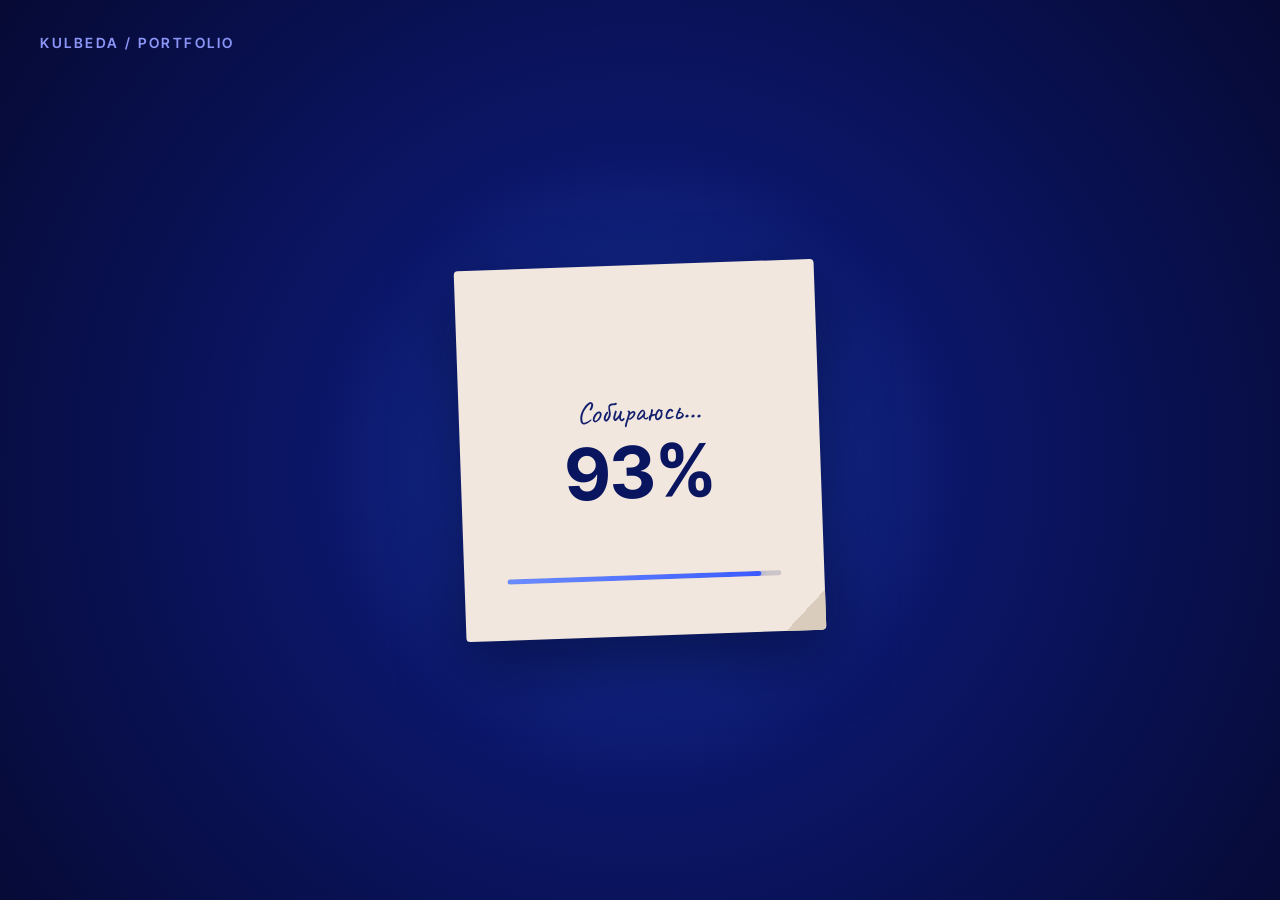
==== commit 2e47d268: "Прелоадер: стикер по центру покачивается, проценты 0->100 за 2.5с, потом плавно исчезает" ====
--- a/index.html
+++ b/index.html
@@ -201,9 +201,31 @@
   #modalBackdrop.on{opacity:1;pointer-events:auto}
   #sharedMini{z-index:101;opacity:0;pointer-events:none;transition:opacity .4s ease}
   #sharedMini.on{opacity:1;pointer-events:auto}
+  #preloader{position:fixed;inset:0;z-index:9999;display:flex;align-items:center;justify-content:center;background:radial-gradient(circle at 50% 52%,#1b3aa6 0%,#0b1668 40%,#060a34 100%);transition:opacity .6s ease}
+  #preloader.done{opacity:0;pointer-events:none}
+  .pl-brand{position:absolute;top:34px;left:40px;font:600 clamp(11px,1.4vw,14px) 'Inter Tight',sans-serif;letter-spacing:.18em;color:#8b95f6}
+  .pl-note{position:relative;width:clamp(240px,44vw,360px);aspect-ratio:1/1.03;background:#f1e7de;border-radius:4px;box-shadow:0 26px 64px rgba(2,6,40,.55);display:flex;flex-direction:column;align-items:center;justify-content:center;transform:rotate(-2deg);animation:plwob 3s ease-in-out infinite;padding:0 10%}
+  .pl-note::after{content:"";position:absolute;right:0;bottom:0;width:40px;height:40px;background:linear-gradient(135deg,transparent 50%,#d9ccbd 50%);border-bottom-right-radius:4px}
+  .pl-label{font:400 clamp(22px,4.4vw,30px) 'Caveat',cursive;color:#14206e}
+  .pl-pct{font:700 clamp(44px,11vw,72px)/1 'Inter Tight',sans-serif;color:#0a1560;letter-spacing:.01em;margin-top:6px}
+  .pl-bar{position:absolute;left:12%;right:12%;bottom:15%;height:5px;background:rgba(10,21,96,.16);border-radius:3px;overflow:hidden}
+  .pl-bar>i{display:block;height:100%;width:0;background:linear-gradient(90deg,#6b8cff,#3b5bff);border-radius:3px;box-shadow:0 0 10px rgba(90,120,255,.85)}
+  @keyframes plwob{0%,100%{transform:rotate(-2deg)}50%{transform:rotate(1.4deg)}}
 </style>
 </head>
 <body>
+
+  <div id="preloader">
+    <div class="pl-brand">KULBEDA / PORTFOLIO</div>
+    <div class="pl-note">
+      <span class="pl-label">Собираюсь...</span>
+      <span class="pl-pct">0%</span>
+      <div class="pl-bar"><i></i></div>
+    </div>
+  </div>
+  <script>
+    (function(){var pl=document.getElementById("preloader");if(!pl)return;var pct=pl.querySelector(".pl-pct"),bar=pl.querySelector(".pl-bar>i");var DUR=2500,start=null;function step(t){if(!start)start=t;var p=Math.min(1,(t-start)/DUR);pct.textContent=Math.round(p*100)+"%";bar.style.width=(p*100)+"%";if(p<1){requestAnimationFrame(step);}else{pl.classList.add("done");setTimeout(function(){pl.style.display="none";},650);}}requestAnimationFrame(step);})();
+  </script>
 
   <div class="bg">
     <div class="blob b1"></div><div class="blob b2"></div><div class="blob b3"></div>
--- a/skills-modal.css
+++ b/skills-modal.css
@@ -84,7 +84,7 @@
   .skills-modal{display:block;overflow-y:auto;-webkit-overflow-scrolling:touch}
   .sm-sheet{width:100%;max-width:none;aspect-ratio:auto;min-height:100%;container-type:normal;transform:none!important;display:flex;flex-direction:column;gap:18px;background:#ccd9f3;padding:80px 12px 120px}
   .sm-bg{display:none}
-  .sm-close{position:fixed;top:80px;right:20px;font-size:30px;z-index:102}
+  .sm-close{position:fixed;top:84px;right:20px;font-size:30px;z-index:102}
   .sm-head{position:relative;left:auto;top:auto;order:-1}
   .sm-head h2{font-size:clamp(34px,9vw,46px)}
   .sm-head p{font-size:clamp(13px,3.6vw,16px);margin-top:6px}
--- a/projects-modal.css
+++ b/projects-modal.css
@@ -51,6 +51,24 @@
 .pm-link svg{width:1cqw;height:1cqw}
 
 @media (max-width:960px){
+  .projects-modal{display:block;overflow-y:auto;-webkit-overflow-scrolling:touch}
+  .pm-sheet{width:100%;max-width:none;aspect-ratio:auto;min-height:100%;container-type:normal;transform:none!important;display:flex;flex-direction:column;gap:22px;background:#ccd9f3;padding:80px 16px 120px;counter-reset:pmc}
   .pm-bg{display:none}
-  .pm-sheet{width:96vw;background:#ccd9f3}
+  .pm-close{position:fixed;top:84px;right:20px;font-size:30px;z-index:102}
+  .pm-head{position:relative!important;left:auto!important;top:auto!important;order:-1}
+  .pm-head h2{font-size:clamp(34px,9vw,46px)}
+  .pm-head p{font-size:clamp(13px,3.6vw,16px);margin-top:6px}
+  .pm-card{position:relative!important;left:auto!important;top:auto!important;width:100%!important;aspect-ratio:auto;background:#dce7f9;border-radius:14px;padding:14px 14px 18px;counter-increment:pmc}
+  .pm-card:hover{transform:none!important;filter:none!important}
+  .pm-paper{display:none}
+  .pm-grain{display:none}
+  .pm-cover{position:relative;left:auto;top:auto;width:100%;height:auto;aspect-ratio:16/9;border-radius:8px}
+  .pm-card::after{content:counter(pmc,decimal-leading-zero);position:absolute;top:16px;right:18px;font:400 clamp(16px,4.6vw,22px) 'Caveat',cursive;color:var(--ink)}
+  .pm-info{position:relative;left:auto;top:auto;margin-top:14px}
+  .pm-info h3{font-size:clamp(22px,6vw,28px);white-space:normal;margin:0 0 10px}
+  .pm-tags{gap:7px;margin:0 0 12px}
+  .pm-tag{font-size:clamp(13px,3.8vw,16px)}
+  .pm-tag::before{width:5px;height:5px}
+  .pm-link{font-size:clamp(16px,4.6vw,20px);transform:none}
+  .pm-link svg{width:16px;height:16px}
 }
--- a/resume-modal.css
+++ b/resume-modal.css
@@ -107,7 +107,7 @@
   .resume-modal{display:block;overflow-y:auto;-webkit-overflow-scrolling:touch}
   .rm-sheet{width:100%;max-width:none;aspect-ratio:auto;min-height:100%;container-type:normal;transform:none!important;display:flex;flex-direction:column;gap:16px;background:#ccd9f3;padding:100px 18px 120px}
   .rm-bg{display:none}
-  .rm-close{position:fixed;top:50px;right:20px;font-size:30px;z-index:102}
+  .rm-close{position:fixed;top:104px;right:20px;font-size:30px;z-index:102}
   .rm-head{position:relative!important;left:auto!important;top:auto!important;order:1}
   .rm-head h2{font-size:clamp(34px,9vw,46px)}
   .rm-head p{font-size:clamp(13px,3.6vw,16px);margin-top:6px}
--- a/contacts-modal.css
+++ b/contacts-modal.css
@@ -78,8 +78,47 @@
   transform:translateY(-0.7cqw);
   font:400 2.29cqw/1 'Caveat',cursive;letter-spacing:.01em;white-space:nowrap}
 .cm-dot{flex:none;width:.29cqw;height:.29cqw;background:var(--ink);border-radius:50%}
+.cm-fmt-title{display:none}
+.cm-tape .cm-fmt+.cm-fmt::before{content:'\00B7';margin:0 .3cqw}
 
 @media (max-width:960px){
+  .contacts-modal{display:block;overflow-y:auto;-webkit-overflow-scrolling:touch}
+  .cm-sheet{width:100%;max-width:none;aspect-ratio:auto;min-height:100%;container-type:normal;transform:none!important;display:flex;flex-direction:column;gap:26px;background:#ccd9f3;padding:80px 12px 120px}
   .cm-bg{display:none}
-  .cm-sheet{width:96vw;background:#ccd9f3}
+  .cm-close{position:fixed;top:84px;right:20px;font-size:30px;z-index:102}
+  .cm-arrow{display:none}
+  .cm-head{position:relative!important;left:auto!important;top:auto!important;order:1}
+  .cm-head h2{font-size:clamp(34px,9vw,46px)}
+  .cm-head p{font-size:clamp(13px,3.6vw,16px);margin-top:6px}
+  .cm-card{position:relative!important;left:auto!important;top:auto!important;width:100%!important;aspect-ratio:auto;order:2;margin:0;overflow:visible}
+  .cm-card>img{position:absolute;inset:0;width:100%;height:100%;object-fit:fill;filter:none}
+  .cm-card .ct{position:relative;left:auto;top:auto;width:auto;transform:rotate(-4deg)!important;padding:36px 30px 42px;align-items:flex-start;gap:16px}
+  .cm-card h3{font-size:clamp(28px,7.6vw,38px)}
+  .cm-sub{font-size:clamp(15px,4vw,18px)}
+  .cm-tgbtn{position:relative;display:block;width:90%!important;transform:none!important;z-index:1}
+  .cm-tgbtn img{width:100%;height:auto;display:block}
+  .cm-tgbtn span{transform:none!important;font-size:clamp(16px,4.6vw,20px)}
+  .cm-tgbtn span svg{width:16px;height:16px}
+  .cm-handle{font-size:clamp(15px,4vw,18px)}
+  .cm-open{position:relative!important;left:auto!important;top:auto!important;order:8;align-self:flex-end;width:32%;margin:-96px 6px 0 0;transform:rotate(6deg);z-index:4}
+  .cm-open span{transform:rotate(4deg)!important;font-size:clamp(15px,4.2vw,19px)}
+  .cm-strip{position:relative!important;left:auto!important;top:auto!important;width:100%!important;height:auto!important;display:block}
+  .cm-strip:hover{transform:none!important}
+  .cm-s1{order:4;top:auto!important}
+  .cm-s2{order:5;top:auto!important}
+  .cm-s2 .txt{top:auto!important}
+  .cm-s3{order:6;top:auto!important}
+  .cm-strip .bg{position:absolute;top:0;left:-3%;width:106%;height:100%;object-fit:fill;transform:none!important}
+  .cm-strip .txt{position:relative!important;left:auto;top:auto!important;transform:none!important;padding:16px 56px 16px 26px;gap:4px}
+  .cm-strip h4{font-size:clamp(22px,6vw,28px)}
+  .cm-strip p{font-size:clamp(13px,3.6vw,16px)}
+  .cm-clip{display:none}
+  .cm-strip::after{content:'\2197';position:absolute;right:22px;top:50%;transform:translateY(-50%);font-size:26px;color:var(--ink);pointer-events:none}
+  .cm-tape{position:relative!important;left:auto!important;top:auto!important;width:100%!important;order:7;padding:22px 24px 26px;background:#f2ead9;border-radius:14px}
+  .cm-tape>img{display:none}
+  .cm-tape .txt{position:relative!important;inset:auto;transform:none!important;flex-direction:column;align-items:flex-start;justify-content:flex-start;gap:12px;white-space:normal}
+  .cm-fmt-title{display:block;font:700 clamp(19px,5.2vw,24px) 'Caveat',cursive;color:var(--ink);margin-bottom:2px}
+  .cm-fmt{display:flex;align-items:center;gap:10px;font:400 clamp(15px,4vw,18px) 'Inter Tight',sans-serif;color:var(--ink)}
+  .cm-tape .cm-fmt::before{content:'\2022';color:var(--ink)}
+  .cm-tape .cm-fmt+.cm-fmt::before{content:'\2022';margin:0}
 }
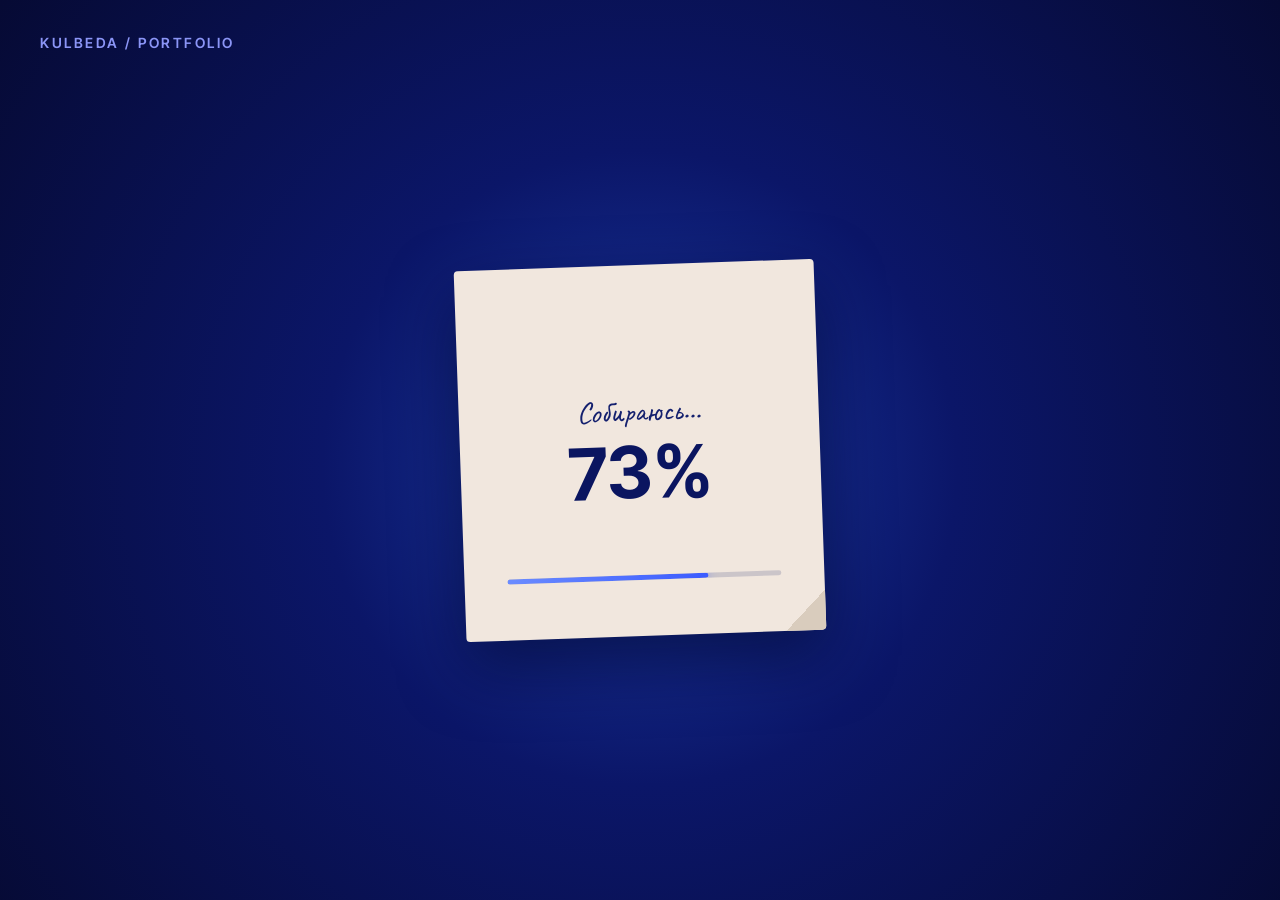
==== commit 5cec6776: "Прелоадер: стикер неподвижный (убрал покачивание)" ====
--- a/index.html
+++ b/index.html
@@ -204,7 +204,7 @@
   #preloader{position:fixed;inset:0;z-index:9999;display:flex;align-items:center;justify-content:center;background:radial-gradient(circle at 50% 52%,#1b3aa6 0%,#0b1668 40%,#060a34 100%);transition:opacity .6s ease}
   #preloader.done{opacity:0;pointer-events:none}
   .pl-brand{position:absolute;top:34px;left:40px;font:600 clamp(11px,1.4vw,14px) 'Inter Tight',sans-serif;letter-spacing:.18em;color:#8b95f6}
-  .pl-note{position:relative;width:clamp(240px,44vw,360px);aspect-ratio:1/1.03;background:#f1e7de;border-radius:4px;box-shadow:0 26px 64px rgba(2,6,40,.55);display:flex;flex-direction:column;align-items:center;justify-content:center;transform:rotate(-2deg);animation:plwob 3s ease-in-out infinite;padding:0 10%}
+  .pl-note{position:relative;width:clamp(240px,44vw,360px);aspect-ratio:1/1.03;background:#f1e7de;border-radius:4px;box-shadow:0 26px 64px rgba(2,6,40,.55);display:flex;flex-direction:column;align-items:center;justify-content:center;transform:rotate(-2deg);padding:0 10%}
   .pl-note::after{content:"";position:absolute;right:0;bottom:0;width:40px;height:40px;background:linear-gradient(135deg,transparent 50%,#d9ccbd 50%);border-bottom-right-radius:4px}
   .pl-label{font:400 clamp(22px,4.4vw,30px) 'Caveat',cursive;color:#14206e}
   .pl-pct{font:700 clamp(44px,11vw,72px)/1 'Inter Tight',sans-serif;color:#0a1560;letter-spacing:.01em;margin-top:6px}
